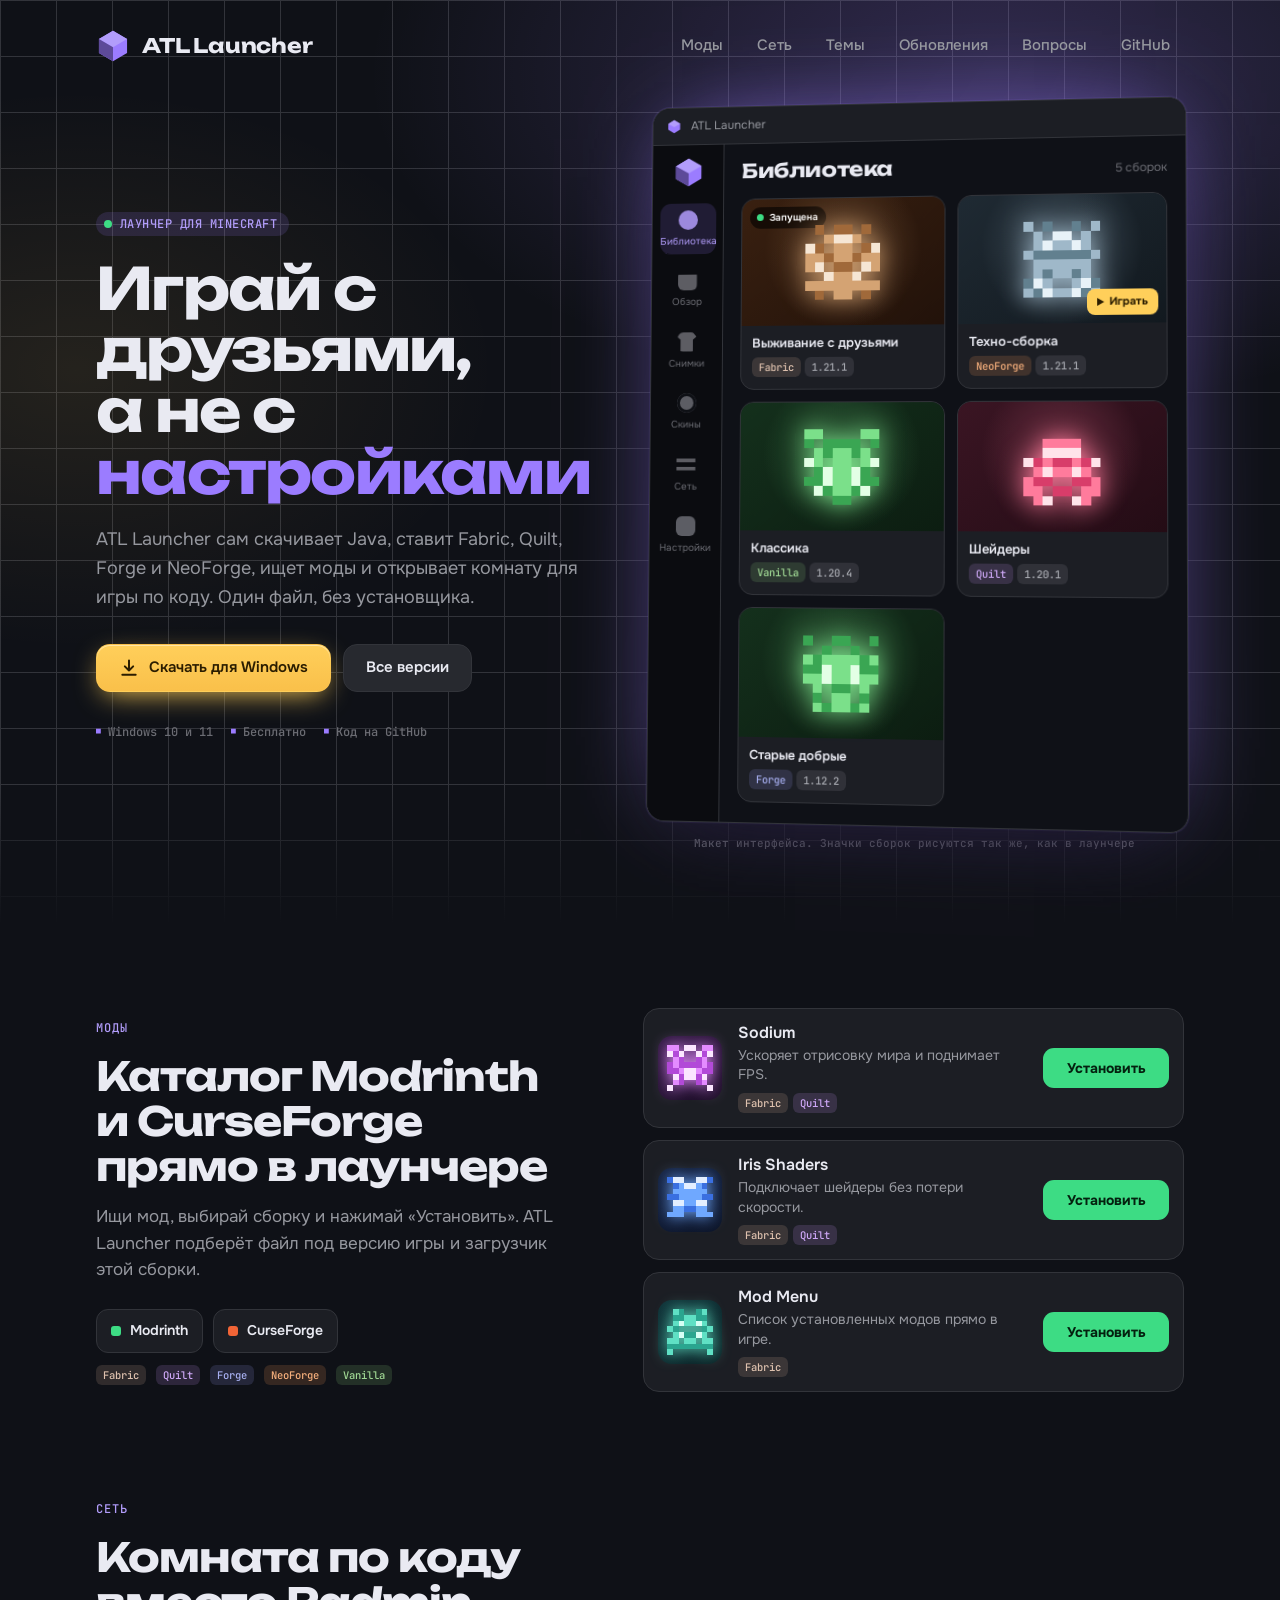
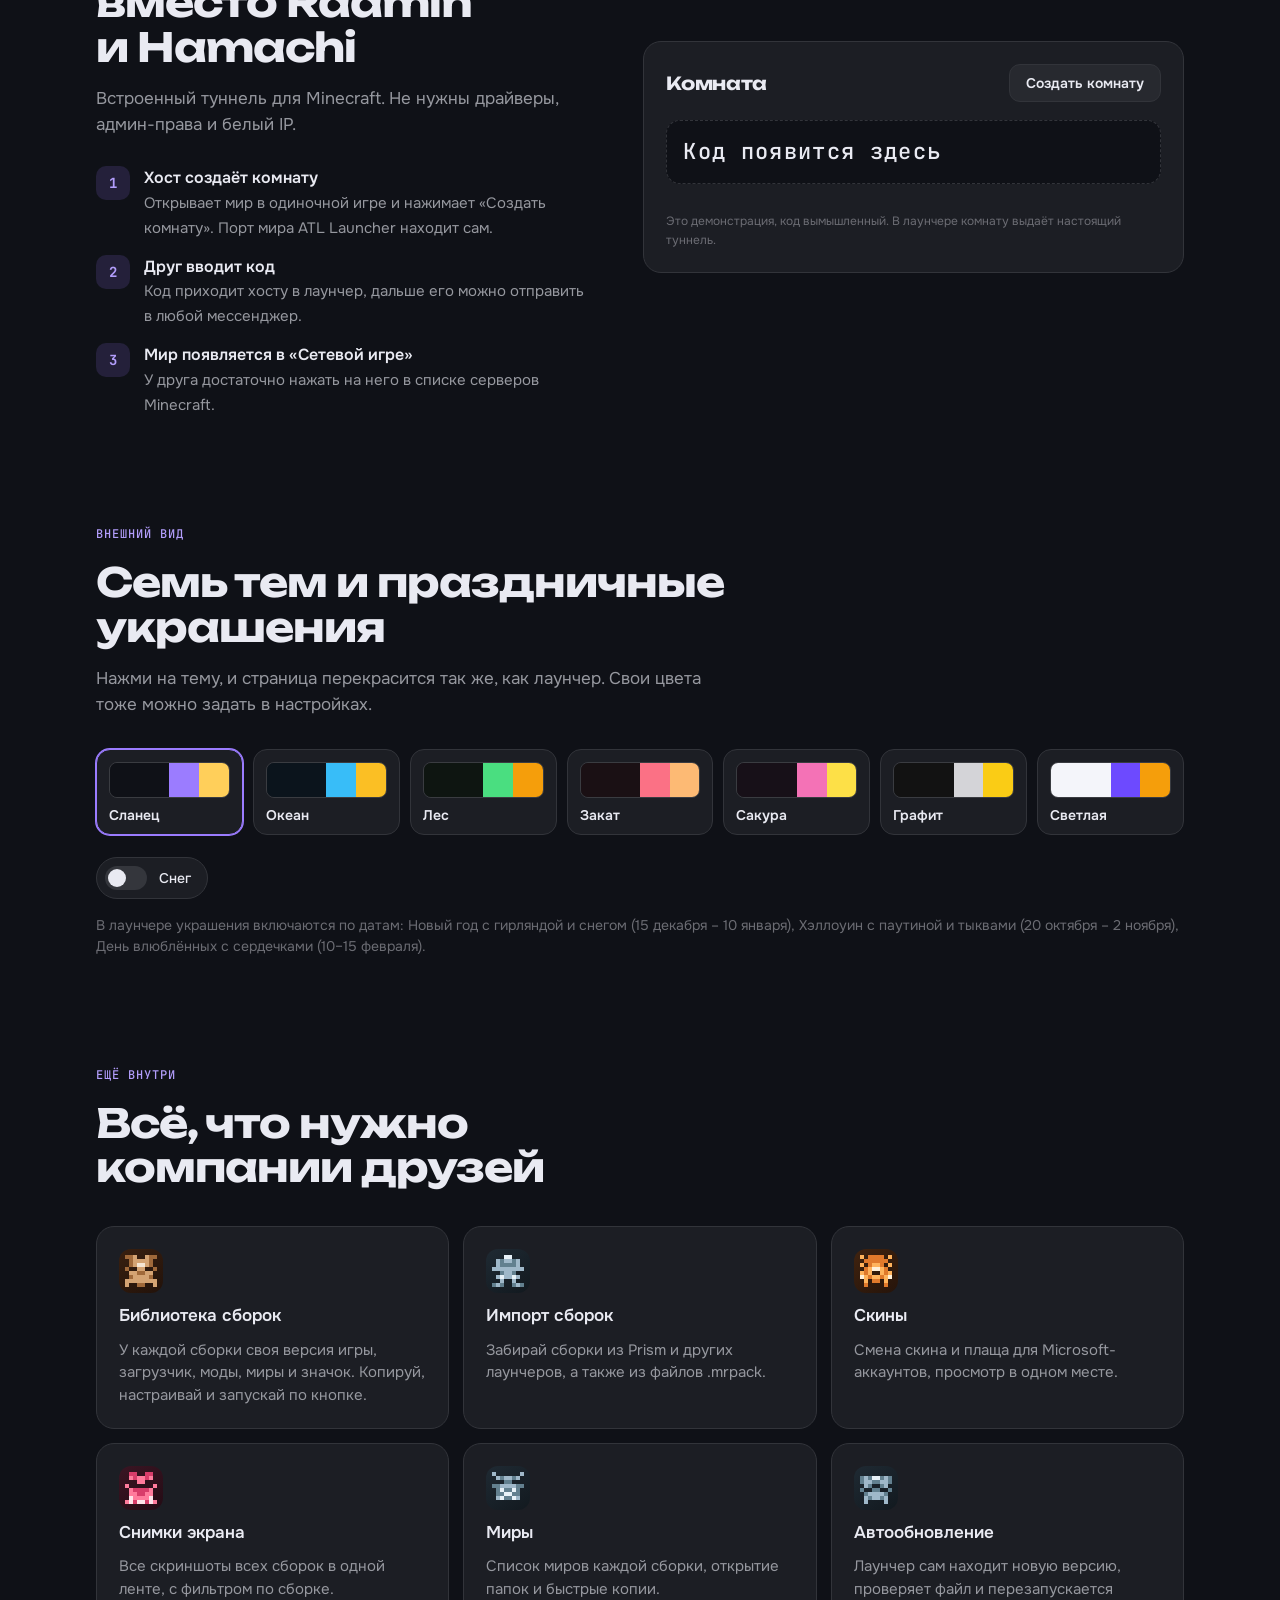
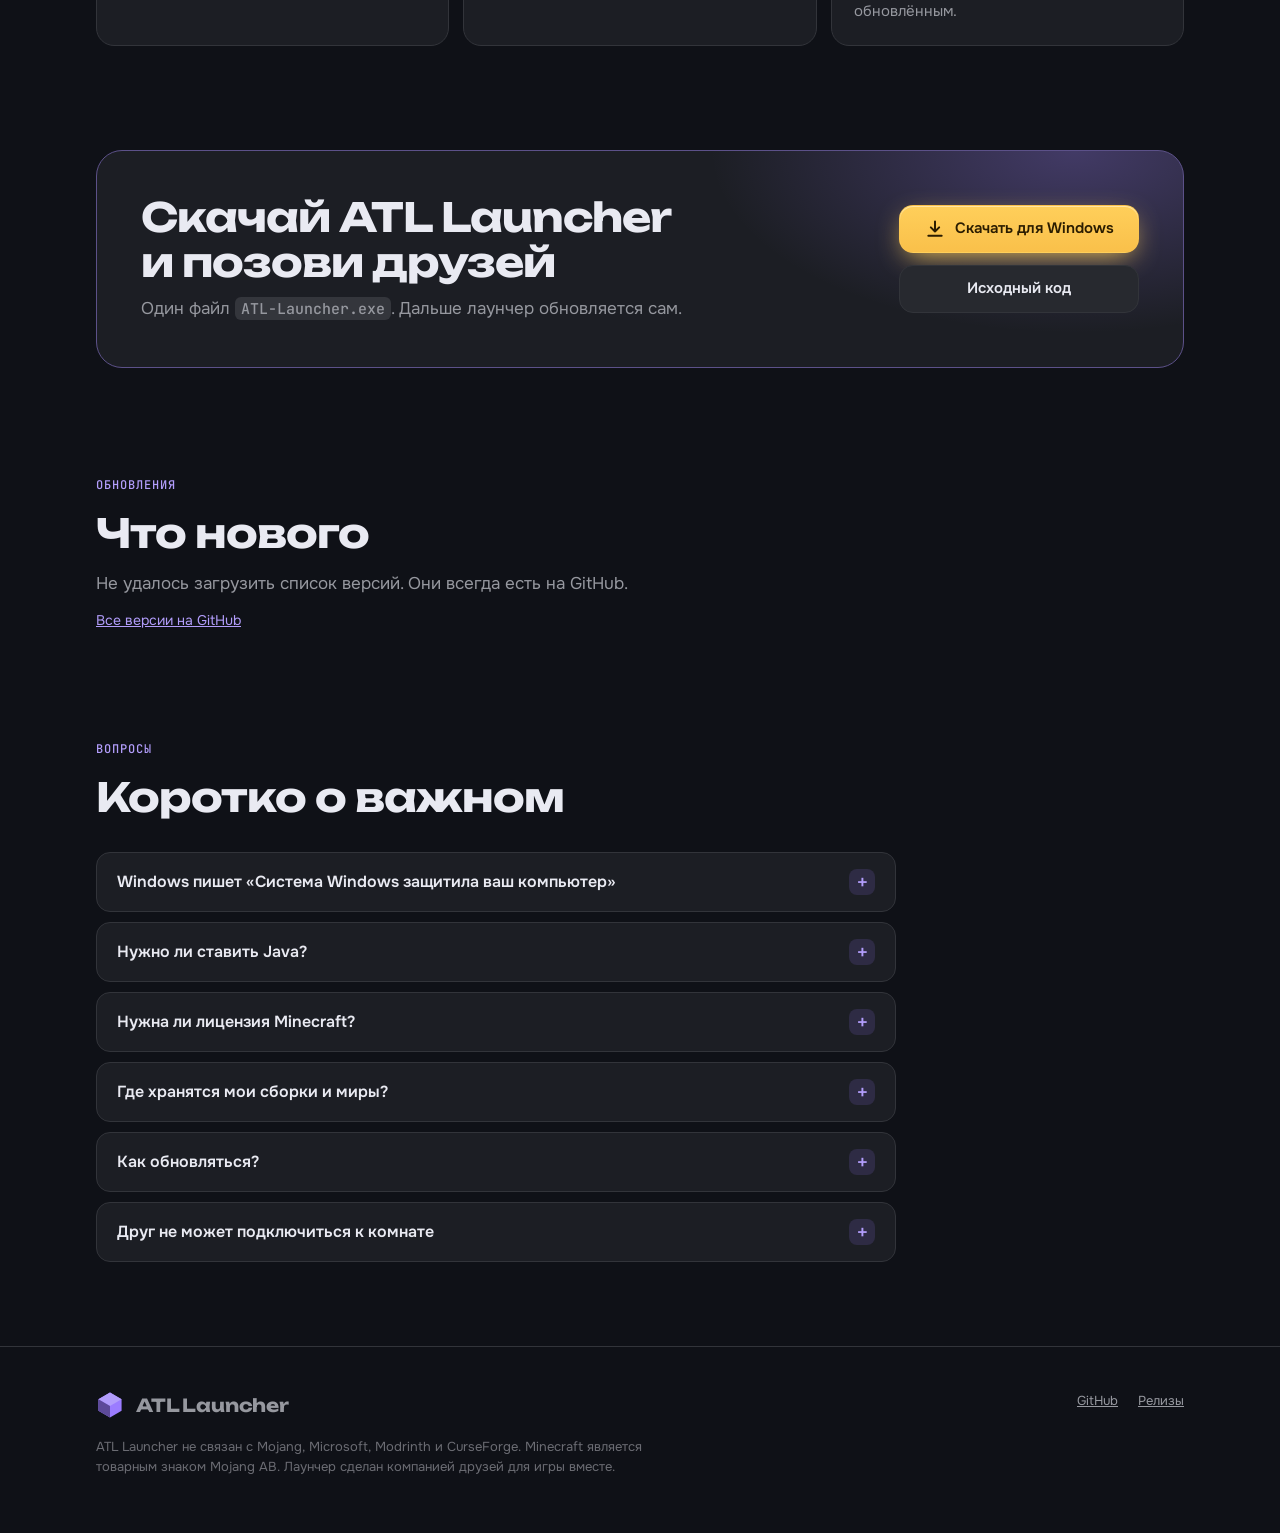
==== docs/index.html @ c7ee70e0 "Сайт ATL Launcher для GitHub Pages - Страница со скачиванием, версией, счётчиком скачиваний и списко" ====
<!doctype html>
<html lang="ru">
<head>
<meta charset="utf-8">
<meta name="viewport" content="width=device-width, initial-scale=1, viewport-fit=cover">
<title>ATL Launcher — лаунчер Minecraft для игры с друзьями</title>
<meta name="description" content="ATL Launcher: бесплатный лаунчер Minecraft с модами, сборками и комнатами для игры с друзьями. Один файл, без установщика.">
<meta name="claude:viewport-fit-sides" content="cover">
<link rel="preconnect" href="https://fonts.googleapis.com">
<link rel="preconnect" href="https://fonts.gstatic.com" crossorigin>
<link rel="stylesheet" href="https://fonts.googleapis.com/css2?family=Unbounded:wght@500;700&family=Onest:wght@400;500;600&family=JetBrains+Mono:wght@500&display=swap">
<style>
/* Layout: тёмное окно лаунчера как главный образ, карточки и чипы в духе каталога модов, всё перекрашивается темой. */
:root {
  --bg: #0f1117;
  --text: #e9eaf2;
  --accent: #9b7cff;
  --play: #ffcf5a;
  --on-accent: #130b33;
  --ok: #3ddc84;
  --ok-ink: #04210f;
  --s1: color-mix(in srgb, var(--bg) 94%, var(--text));
  --s2: color-mix(in srgb, var(--bg) 89%, var(--text));
  --s3: color-mix(in srgb, var(--bg) 83%, var(--text));
  --line: color-mix(in srgb, var(--bg) 84%, var(--text));
  --muted: color-mix(in srgb, var(--text) 62%, var(--bg));
  --faint: color-mix(in srgb, var(--text) 42%, var(--bg));
  --accent-bg: color-mix(in srgb, var(--accent) 15%, transparent);
  --accent-2: color-mix(in srgb, var(--accent) 70%, var(--text));
  --display: "Unbounded", "Onest", system-ui, sans-serif;
  --body: "Onest", "Segoe UI", system-ui, -apple-system, sans-serif;
  --mono: "JetBrains Mono", ui-monospace, Consolas, monospace;
  color-scheme: dark;
}
* { box-sizing: border-box; }
body { margin: 0; background: var(--bg); color: var(--text); font: 400 16px/1.55 var(--body); -webkit-font-smoothing: antialiased; overflow-x: hidden; transition: background .35s, color .35s; }
a { color: inherit; }
h1, h2, h3, p { margin: 0; }
h1, h2, h3 { text-wrap: balance; }
:focus-visible { outline: 2px solid var(--accent-2); outline-offset: 3px; border-radius: 6px; }
.wrap { max-width: 1120px; margin: 0 auto; padding-left: max(16px, env(safe-area-inset-left, 0px)); padding-right: max(16px, env(safe-area-inset-right, 0px)); }
.pix { display: block; width: 100%; height: 100%; image-rendering: pixelated; }

/* кнопки */
.btn { display: inline-flex; align-items: center; justify-content: center; gap: 10px; min-height: 48px; padding: 0 22px; border-radius: 14px; border: 1px solid var(--line); background: var(--s2); color: var(--text); font: 600 15px/1 var(--body); text-decoration: none; cursor: pointer; transition: transform .15s, border-color .15s, background .15s; }
.btn:hover { border-color: var(--accent); transform: translateY(-2px); }
.btn.play { background: linear-gradient(180deg, var(--play), color-mix(in srgb, var(--play) 82%, #e07b00)); color: #2b1d00; border-color: transparent; box-shadow: 0 8px 28px -8px var(--play), inset 0 1px 0 rgba(255,255,255,.45); }
.btn.play:hover { transform: translateY(-3px); box-shadow: 0 14px 34px -8px var(--play), inset 0 1px 0 rgba(255,255,255,.45); }
.btn.sm { min-height: 38px; padding: 0 16px; border-radius: 11px; font-size: 14px; }
.btn svg { width: 20px; height: 20px; flex: none; }

/* верх и герой */
.hero { position: relative; margin-top: calc(-1 * env(safe-area-inset-top, 0px)); padding-top: calc(env(safe-area-inset-top, 0px) + 18px); padding-bottom: 72px; background:
  radial-gradient(900px 480px at 78% 8%, color-mix(in srgb, var(--accent) 24%, transparent), transparent 70%),
  radial-gradient(600px 400px at 6% 40%, color-mix(in srgb, var(--play) 9%, transparent), transparent 70%),
  linear-gradient(var(--line) 1px, transparent 1px) 0 0 / 100% 56px,
  linear-gradient(90deg, var(--line) 1px, transparent 1px) 0 0 / 56px 100%,
  var(--bg); background-blend-mode: normal; }
.hero::after { content: ""; position: absolute; inset: auto 0 0; height: 140px; background: linear-gradient(transparent, var(--bg)); pointer-events: none; }
.nav { position: relative; z-index: 2; display: flex; align-items: center; gap: 28px; padding-block: 8px 34px; }
.brand { display: flex; align-items: center; gap: 12px; text-decoration: none; font: 700 20px/1 var(--display); letter-spacing: -.01em; }
.brand svg { width: 34px; height: 34px; }
.nav-links { display: flex; gap: 6px; margin-left: auto; }
.nav-links a { padding: 8px 14px; border-radius: 10px; color: var(--muted); text-decoration: none; font-weight: 500; font-size: 15px; }
.nav-links a:hover { color: var(--text); background: var(--s2); }
.hero-grid { position: relative; z-index: 1; display: grid; grid-template-columns: minmax(0, 1fr) minmax(0, 1.08fr); gap: 48px; align-items: center; }
.eyebrow { display: inline-flex; align-items: center; gap: 8px; padding: 6px 12px 6px 8px; border-radius: 999px; background: var(--accent-bg); color: var(--accent-2); font: 500 12px/1 var(--mono); letter-spacing: .04em; text-transform: uppercase; }
.eyebrow i { width: 8px; height: 8px; border-radius: 50%; background: var(--ok); box-shadow: 0 0 0 0 var(--ok); animation: pulse 2s infinite; }
@keyframes pulse { 70% { box-shadow: 0 0 0 9px transparent; } 100% { box-shadow: 0 0 0 0 transparent; } }
h1 { margin-top: 22px; font: 700 clamp(34px, 5.2vw, 58px)/1.06 var(--display); letter-spacing: -.03em; }
h1 em { font-style: normal; color: var(--accent); }
.lead { margin-top: 22px; max-width: 30em; color: var(--muted); font-size: 18px; line-height: 1.6; }
.cta { display: flex; flex-wrap: wrap; gap: 12px; margin-top: 32px; }
.fine { margin-top: 18px; display: flex; flex-wrap: wrap; gap: 8px 18px; color: var(--faint); font: 500 12px/1.4 var(--mono); }
.fine span::before { content: "■"; margin-right: 7px; color: var(--accent); font-size: 8px; vertical-align: 2px; }

/* окно лаунчера */
.win { border: 1px solid var(--line); border-radius: 18px; background: var(--bg); overflow: hidden; box-shadow: 0 40px 80px -30px #000c, 0 0 0 1px color-mix(in srgb, var(--accent) 12%, transparent), 0 0 90px -30px var(--accent); transform: perspective(1400px) rotateY(-5deg) rotateX(2deg); transition: transform .5s; }
.win:hover { transform: none; }
.win-bar { display: flex; align-items: center; gap: 10px; padding: 9px 14px; background: var(--s1); border-bottom: 1px solid var(--line); color: var(--muted); font-size: 12px; }
.win-bar svg { width: 15px; height: 15px; }
.win-body { display: grid; grid-template-columns: 74px minmax(0, 1fr); min-height: 360px; }
.rail { display: flex; flex-direction: column; align-items: center; gap: 10px; padding: 12px 0; background: color-mix(in srgb, var(--bg) 70%, #000); border-right: 1px solid var(--line); }
.rail .it { display: grid; justify-items: center; gap: 4px; width: 58px; padding: 7px 0 6px; border-radius: 11px; color: var(--faint); font-size: 10px; }
.rail .it.on { background: var(--accent-bg); color: var(--accent-2); }
.rail .it i { display: block; width: 20px; height: 20px; border-radius: 6px; background: currentColor; opacity: .85; }
.rail .it:nth-child(2) i { border-radius: 50%; }
.rail .it:nth-child(3) i { clip-path: polygon(0 20%, 100% 20%, 100% 100%, 0 100%); }
.rail .it:nth-child(4) i { clip-path: polygon(20% 0, 80% 0, 100% 25%, 82% 40%, 82% 100%, 18% 100%, 18% 40%, 0 25%); }
.rail .it:nth-child(5) i { border-radius: 50%; box-shadow: inset 0 0 0 3px var(--bg); }
.rail .it:nth-child(6) i { clip-path: polygon(0 20%, 100% 20%, 100% 38%, 0 38%, 0 62%, 100% 62%, 100% 80%, 0 80%); border-radius: 0; }
.rail .logo { width: 32px; height: 32px; margin-bottom: 6px; }
.lib { padding: 18px 18px 20px; min-width: 0; }
.lib-head { display: flex; align-items: baseline; justify-content: space-between; gap: 12px; }
.lib-head b { font: 700 20px/1 var(--display); letter-spacing: -.02em; }
.lib-head span { color: var(--faint); font-size: 12px; }
.cards { display: grid; grid-template-columns: repeat(auto-fill, minmax(138px, 1fr)); gap: 12px; margin-top: 16px; }
.card { position: relative; border: 1px solid var(--line); border-radius: 14px; background: var(--s1); overflow: hidden; min-width: 0; }
.card .art { position: relative; aspect-ratio: 16 / 10; display: grid; place-items: center; background: radial-gradient(circle at 50% 40%, color-mix(in srgb, var(--p-glow) 28%, transparent), transparent 62%), linear-gradient(145deg, var(--p-bg), var(--p-bg2)); }
.card .art .px { width: 46%; max-width: 76px; aspect-ratio: 1; filter: drop-shadow(0 0 12px var(--p-glow)); }
.card .meta { display: grid; gap: 6px; padding: 10px 11px 12px; }
.card .meta b { font-size: 13px; font-weight: 600; overflow-wrap: anywhere; line-height: 1.25; }
.card .chips { display: flex; flex-wrap: wrap; gap: 4px; }
.live { position: absolute; top: 8px; left: 8px; display: inline-flex; align-items: center; gap: 6px; padding: 3px 8px 3px 7px; border-radius: 999px; background: #0009; color: #fff; font-size: 10px; font-weight: 600; }
.live i { width: 7px; height: 7px; border-radius: 50%; background: var(--ok); animation: pulse 2s infinite; }
.mini-play { position: absolute; right: 8px; bottom: 8px; display: inline-flex; align-items: center; gap: 5px; height: 26px; padding: 0 10px; border-radius: 8px; background: var(--play); color: #2b1d00; font-size: 11px; font-weight: 700; }
.mini-play::before { content: ""; border-left: 7px solid currentColor; border-block: 4.5px solid transparent; }
.chip { display: inline-flex; align-items: center; height: 20px; padding: 0 7px; border-radius: 6px; background: color-mix(in srgb, var(--c, var(--accent)) 16%, transparent); color: color-mix(in srgb, var(--c, var(--accent)) 78%, var(--text)); font: 500 10.5px/1 var(--mono); white-space: nowrap; }
.chip.ver { --c: var(--muted); }
.fabric { --c: #dbb69b; } .forge { --c: #959eef; } .neoforge { --c: #f99e5b; } .quilt { --c: #c796f9; } .vanilla { --c: #8bd37a; }
.caption { margin-top: 12px; text-align: center; color: var(--faint); font: 500 11px/1.4 var(--mono); }

/* секции */
section { padding-block: 84px; }
.kicker { color: var(--accent-2); font: 500 12px/1 var(--mono); letter-spacing: .08em; text-transform: uppercase; }
h2 { margin-top: 14px; font: 700 clamp(26px, 3.6vw, 40px)/1.12 var(--display); letter-spacing: -.025em; max-width: 18em; }
.sub { margin-top: 16px; max-width: 36em; color: var(--muted); font-size: 17px; }
.split { display: grid; grid-template-columns: minmax(0, 1fr) minmax(0, 1.1fr); gap: 56px; align-items: center; }
.panel { border: 1px solid var(--line); border-radius: 18px; background: var(--s1); padding: 22px; min-width: 0; }

/* каталог модов */
.rows { display: grid; gap: 12px; }
.row { display: grid; grid-template-columns: 64px minmax(0, 1fr) auto; gap: 16px; align-items: center; padding: 14px; border: 1px solid var(--line); border-radius: 16px; background: var(--s1); transition: border-color .15s, transform .15s; }
.row:hover { border-color: color-mix(in srgb, var(--accent) 55%, var(--line)); transform: translateX(4px); }
.row .ico { width: 64px; height: 64px; border-radius: 14px; padding: 9px; background: linear-gradient(145deg, var(--p-bg), var(--p-bg2)); }
.row .ico .px { filter: drop-shadow(0 0 8px var(--p-glow)); }
.row h3 { font: 600 16px/1.25 var(--body); }
.row p { margin-top: 3px; color: var(--muted); font-size: 14px; line-height: 1.4; }
.row .chips { display: flex; flex-wrap: wrap; gap: 5px; margin-top: 8px; }
.get { min-width: 126px; height: 40px; padding: 0 16px; border: 0; border-radius: 11px; background: var(--ok); color: var(--ok-ink); font: 700 14px/1 var(--body); cursor: pointer; transition: transform .15s, background .2s; }
.get:hover { transform: translateY(-2px); }
.get[aria-pressed="true"] { background: var(--s3); color: var(--muted); }
.sources { display: flex; flex-wrap: wrap; gap: 10px; margin-top: 26px; }
.src { display: inline-flex; align-items: center; gap: 9px; padding: 10px 14px; border: 1px solid var(--line); border-radius: 12px; background: var(--s1); font-weight: 600; font-size: 14px; }
.src i { width: 10px; height: 10px; border-radius: 3px; background: var(--ok); }
.src.cf i { background: #f16436; }

/* сеть */
.steps { margin: 28px 0 0; padding: 0; list-style: none; display: grid; gap: 14px; counter-reset: s; }
.steps li { display: grid; grid-template-columns: 34px minmax(0, 1fr); gap: 14px; align-items: start; counter-increment: s; }
.steps li::before { content: counter(s); display: grid; place-items: center; width: 34px; height: 34px; border-radius: 10px; background: var(--accent-bg); color: var(--accent-2); font: 700 14px/1 var(--mono); }
.steps b { display: block; font-weight: 600; }
.steps span { color: var(--muted); font-size: 15px; }
.room-top { display: flex; align-items: center; justify-content: space-between; gap: 12px; flex-wrap: wrap; }
.room-top b { font: 700 18px/1 var(--display); letter-spacing: -.02em; }
.code { margin-top: 18px; display: flex; align-items: center; justify-content: space-between; gap: 12px; min-height: 64px; padding: 12px 16px; border: 1px dashed var(--line); border-radius: 14px; background: var(--bg); font: 500 22px/1 var(--mono); letter-spacing: .06em; overflow-wrap: anywhere; }
.code.on { border-style: solid; border-color: var(--accent); color: var(--accent-2); }
.code small { font: 500 12px/1.3 var(--body); letter-spacing: 0; color: var(--faint); }
.peers { margin-top: 16px; display: grid; gap: 10px; }
.peer { display: flex; align-items: center; gap: 12px; padding: 10px 12px; border: 1px solid var(--line); border-radius: 12px; background: var(--s2); animation: pop .35s both; }
@keyframes pop { from { opacity: 0; transform: translateY(8px); } }
.peer .px { width: 36px; height: 36px; flex: none; padding: 5px; border-radius: 10px; background: linear-gradient(145deg, var(--p-bg), var(--p-bg2)); }
.peer b { display: block; font-size: 14px; font-weight: 600; }
.peer span { color: var(--muted); font-size: 13px; }
.peer em { margin-left: auto; font: 500 11px/1 var(--mono); font-style: normal; color: var(--ok); }
.hint { margin-top: 12px; color: var(--faint); font-size: 12px; }

/* темы */
.themes-box { display: grid; grid-template-columns: repeat(auto-fit, minmax(120px, 1fr)); gap: 10px; margin-top: 30px; }
.theme { display: grid; gap: 10px; padding: 12px; border: 1px solid var(--line); border-radius: 14px; background: var(--s1); color: var(--text); text-align: left; font: 600 14px/1 var(--body); cursor: pointer; transition: border-color .15s, transform .15s; }
.theme:hover { transform: translateY(-2px); }
.theme[aria-pressed="true"] { border-color: var(--accent); box-shadow: 0 0 0 1px var(--accent); }
.theme .sw { display: flex; height: 36px; border-radius: 8px; overflow: hidden; border: 1px solid #fff2; }
.theme .sw i { flex: 1; }
.theme .sw i:first-child { flex: 2; }
.tgl { display: inline-flex; align-items: center; gap: 12px; margin-top: 22px; padding: 8px 16px 8px 8px; border: 1px solid var(--line); border-radius: 999px; background: var(--s1); color: var(--text); font: 500 14px/1 var(--body); cursor: pointer; }
.tgl .knob { position: relative; width: 42px; height: 24px; border-radius: 999px; background: var(--s3); transition: background .2s; }
.tgl .knob::after { content: ""; position: absolute; top: 3px; left: 3px; width: 18px; height: 18px; border-radius: 50%; background: var(--text); transition: transform .2s; }
.tgl[aria-pressed="true"] .knob { background: var(--accent); }
.tgl[aria-pressed="true"] .knob::after { transform: translateX(18px); background: var(--on-accent); }
.events { margin-top: 16px; color: var(--faint); font-size: 14px; }
#snow { position: fixed; inset: 0; width: 100%; height: 100%; pointer-events: none; z-index: 5; }

/* ещё внутри */
.grid { margin-top: 36px; display: grid; grid-template-columns: repeat(3, minmax(0, 1fr)); gap: 14px; }
.feat { display: grid; align-content: start; gap: 12px; padding: 22px; border: 1px solid var(--line); border-radius: 18px; background: var(--s1); transition: border-color .15s, transform .15s; }
.feat:hover { border-color: color-mix(in srgb, var(--accent) 55%, var(--line)); transform: translateY(-3px); }
.feat .px { width: 44px; height: 44px; padding: 6px; border-radius: 12px; background: linear-gradient(145deg, var(--p-bg), var(--p-bg2)); }
.feat h3 { font: 600 17px/1.25 var(--body); }
.feat p { color: var(--muted); font-size: 15px; line-height: 1.5; }

/* скачать */
.dl { position: relative; overflow: hidden; display: grid; grid-template-columns: minmax(0, 1fr) auto; gap: 32px; align-items: center; padding: 44px; border: 1px solid color-mix(in srgb, var(--accent) 40%, var(--line)); border-radius: 26px; background: radial-gradient(520px 260px at 90% 0%, color-mix(in srgb, var(--accent) 30%, transparent), transparent 70%), var(--s1); }
.dl h2 { margin: 0; }
.dl .sub { margin-top: 12px; }
.dl .cta { margin-top: 0; flex-direction: column; align-items: stretch; min-width: 240px; }

/* вопросы */
.faq { margin-top: 32px; display: grid; gap: 10px; max-width: 800px; }
details { border: 1px solid var(--line); border-radius: 14px; background: var(--s1); }
summary { display: flex; align-items: center; justify-content: space-between; gap: 16px; padding: 16px 20px; font-weight: 600; cursor: pointer; list-style: none; }
summary::-webkit-details-marker { display: none; }
summary::after { content: "+"; flex: none; display: grid; place-items: center; width: 26px; height: 26px; border-radius: 8px; background: var(--accent-bg); color: var(--accent-2); font: 500 18px/1 var(--mono); }
details[open] summary::after { content: "−"; }
details p { padding: 0 20px 18px; color: var(--muted); max-width: 44em; }
code { padding: 2px 6px; border-radius: 6px; background: var(--s3); font: 500 .88em/1 var(--mono); }

footer { padding-block: 44px 56px; border-top: 1px solid var(--line); color: var(--faint); font-size: 13px; }
footer .row2 { display: flex; flex-wrap: wrap; justify-content: space-between; gap: 16px 32px; }
footer .links { display: flex; gap: 20px; }
footer a { color: var(--muted); }
footer p { margin-top: 18px; max-width: 46em; line-height: 1.55; }

@media (max-width: 920px) {
  .hero-grid, .split { grid-template-columns: minmax(0, 1fr); gap: 40px; }
  .win { transform: none; }
  .grid { grid-template-columns: repeat(2, minmax(0, 1fr)); }
  .dl { grid-template-columns: minmax(0, 1fr); padding: 30px; }
  .dl .cta { flex-direction: row; flex-wrap: wrap; }
}
@media (max-width: 600px) {
  section { padding-block: 60px; }
  .nav-links a:not(:last-child) { display: none; }
  .grid { grid-template-columns: minmax(0, 1fr); }
  .win-body { grid-template-columns: 52px minmax(0, 1fr); }
  .rail .it { width: 44px; font-size: 0; }
  .lib { padding: 14px; }
  .row { grid-template-columns: 52px minmax(0, 1fr); }
  .row .ico { width: 52px; height: 52px; padding: 7px; }
  .row .get { grid-column: 1 / -1; width: 100%; }
  .code { font-size: 18px; }
  .lead { font-size: 17px; }
  .btn { flex: 1 1 100%; }
}
@media (prefers-reduced-motion: reduce) {
  *, *::before, *::after { animation: none !important; transition: none !important; }
}

/* скачивание и обновления */
.dlstat { display:flex; flex-wrap:wrap; gap:8px 18px; margin-top:14px; color:var(--muted); font-size:14px; }
.dlstat b { color:var(--text); font-weight:600; }
.rel { background:var(--s1); border:1px solid var(--line); border-radius:16px; padding:18px 20px; margin-top:14px; }
.rel:first-child { margin-top:22px; border-color:var(--accent); }
.rel-h { display:flex; flex-wrap:wrap; align-items:baseline; gap:6px 12px; }
.rel-h h3 { font:600 18px var(--display); }
.rel-h time, .rel-h span { color:var(--muted); font-size:13px; }
.rel ul { margin:10px 0 0; padding-left:20px; color:var(--muted); }
.rel li { margin:3px 0; }
.rel p { margin-top:8px; color:var(--muted); }
.rel-a { display:inline-block; margin-top:12px; color:var(--accent-2); font-size:14px; }
</style>
</head>
<body>

<canvas id="snow" aria-hidden="true"></canvas>

<header class="hero">
  <div class="wrap">
    <nav class="nav" aria-label="Основная">
      <a class="brand" href="#top" id="top">
        <svg viewBox="2.5 1.5 27 29" aria-hidden="true"><path d="M16 3l12 7v12l-12 7L4 22V10z" fill="var(--accent)"/><path d="M16 3l12 7-12 7L4 10z" fill="var(--accent-2)"/><path d="M16 17v12L4 22V10z" fill="color-mix(in srgb, var(--accent) 60%, #000)"/></svg>
        ATL Launcher
      </a>
      <div class="nav-links">
        <a href="#mods">Моды</a>
        <a href="#net">Сеть</a>
        <a href="#themes">Темы</a>
        <a href="#updates">Обновления</a>
        <a href="#faq">Вопросы</a>
        <a href="https://github.com/Kingo0off/ATL Launcher" target="_blank" rel="noopener">GitHub</a>
      </div>
    </nav>

    <div class="hero-grid">
      <div>
        <span class="eyebrow"><i></i>Лаунчер для Minecraft</span>
        <h1>Играй с друзьями, а не с <em>настройками</em></h1>
        <p class="lead">ATL Launcher сам скачивает Java, ставит Fabric, Quilt, Forge и NeoForge, ищет моды и открывает комнату для игры по коду. Один файл, без установщика.</p>
        <div class="cta">
          <a class="btn play" href="https://github.com/Kingo0off/ATL Launcher/releases/latest/download/ATL-Launcher.exe" target="_blank" rel="noopener">
            <svg viewBox="0 0 24 24" fill="none" stroke="currentColor" stroke-width="2.4" stroke-linecap="round" stroke-linejoin="round" aria-hidden="true"><path d="M12 3v12m0 0l-5-5m5 5l5-5M4 20h16"/></svg>
            Скачать для Windows
          </a>
          <a class="btn" href="https://github.com/Kingo0off/ATL Launcher/releases" target="_blank" rel="noopener">Все версии</a>
        </div>
        <div class="dlstat" id="dl-stat" hidden></div>
        <div class="fine"><span>Windows 10 и 11</span><span>Бесплатно</span><span>Код на GitHub</span></div>
      </div>

      <div>
        <div class="win" aria-label="Макет окна лаунчера">
          <div class="win-bar">
            <svg viewBox="2.5 1.5 27 29" aria-hidden="true"><path d="M16 3l12 7v12l-12 7L4 22V10z" fill="var(--accent)"/><path d="M16 3l12 7-12 7L4 10z" fill="var(--accent-2)"/></svg>
            ATL Launcher
          </div>
          <div class="win-body">
            <div class="rail" aria-hidden="true">
              <svg class="logo" viewBox="2.5 1.5 27 29"><path d="M16 3l12 7v12l-12 7L4 22V10z" fill="var(--accent)"/><path d="M16 3l12 7-12 7L4 10z" fill="var(--accent-2)"/><path d="M16 17v12L4 22V10z" fill="color-mix(in srgb, var(--accent) 60%, #000)"/></svg>
              <div class="it on"><i></i>Библиотека</div>
              <div class="it"><i></i>Обзор</div>
              <div class="it"><i></i>Снимки</div>
              <div class="it"><i></i>Скины</div>
              <div class="it"><i></i>Сеть</div>
              <div class="it"><i></i>Настройки</div>
            </div>
            <div class="lib">
              <div class="lib-head"><b>Библиотека</b><span>5 сборок</span></div>
              <div class="cards" id="cards"></div>
            </div>
          </div>
        </div>
        <p class="caption">Макет интерфейса. Значки сборок рисуются так же, как в лаунчере</p>
      </div>
    </div>
  </div>
</header>

<main>
<section id="mods">
  <div class="wrap split">
    <div>
      <span class="kicker">Моды</span>
      <h2>Каталог Modrinth и CurseForge прямо в лаунчере</h2>
      <p class="sub">Ищи мод, выбирай сборку и нажимай «Установить». ATL Launcher подберёт файл под версию игры и загрузчик этой сборки.</p>
      <div class="sources"><span class="src"><i></i>Modrinth</span><span class="src cf"><i></i>CurseForge</span></div>
      <div class="sources" style="margin-top:12px"><span class="chip fabric">Fabric</span><span class="chip quilt">Quilt</span><span class="chip forge">Forge</span><span class="chip neoforge">NeoForge</span><span class="chip vanilla">Vanilla</span></div>
    </div>
    <div class="rows" id="mods-list" aria-label="Пример каталога"></div>
  </div>
</section>

<section id="net" style="padding-top:20px">
  <div class="wrap split">
    <div>
      <span class="kicker">Сеть</span>
      <h2>Комната по коду вместо Radmin и Hamachi</h2>
      <p class="sub">Встроенный туннель для Minecraft. Не нужны драйверы, админ-права и белый IP.</p>
      <ol class="steps">
        <li><div><b>Хост создаёт комнату</b><span>Открывает мир в одиночной игре и нажимает «Создать комнату». Порт мира ATL Launcher находит сам.</span></div></li>
        <li><div><b>Друг вводит код</b><span>Код приходит хосту в лаунчер, дальше его можно отправить в любой мессенджер.</span></div></li>
        <li><div><b>Мир появляется в «Сетевой игре»</b><span>У друга достаточно нажать на него в списке серверов Minecraft.</span></div></li>
      </ol>
    </div>
    <div class="panel" aria-label="Демонстрация комнаты">
      <div class="room-top"><b>Комната</b><button class="btn sm" id="room-btn" type="button">Создать комнату</button></div>
      <div class="code" id="room-code" aria-live="polite"><span>Код появится здесь</span></div>
      <div class="peers" id="peers"></div>
      <p class="hint">Это демонстрация, код вымышленный. В лаунчере комнату выдаёт настоящий туннель.</p>
    </div>
  </div>
</section>

<section id="themes" style="padding-top:20px">
  <div class="wrap">
    <span class="kicker">Внешний вид</span>
    <h2>Семь тем и праздничные украшения</h2>
    <p class="sub">Нажми на тему, и страница перекрасится так же, как лаунчер. Свои цвета тоже можно задать в настройках.</p>
    <div class="themes-box" id="themes-box" role="group" aria-label="Темы"></div>
    <button class="tgl" id="snow-btn" type="button" aria-pressed="false"><span class="knob"></span>Снег</button>
    <p class="events">В лаунчере украшения включаются по датам: Новый год с гирляндой и снегом (15 декабря – 10 января), Хэллоуин с паутиной и тыквами (20 октября – 2 ноября), День влюблённых с сердечками (10–15 февраля).</p>
  </div>
</section>

<section id="more" style="padding-top:20px">
  <div class="wrap">
    <span class="kicker">Ещё внутри</span>
    <h2>Всё, что нужно компании друзей</h2>
    <div class="grid" id="feat"></div>
  </div>
</section>

<section style="padding-top:20px">
  <div class="wrap">
    <div class="dl">
      <div>
        <h2>Скачай ATL Launcher и позови друзей</h2>
        <p class="sub">Один файл <code>ATL-Launcher.exe</code>. Дальше лаунчер обновляется сам.</p>
      </div>
      <div class="cta">
        <a class="btn play" href="https://github.com/Kingo0off/ATL Launcher/releases/latest/download/ATL-Launcher.exe" target="_blank" rel="noopener">
          <svg viewBox="0 0 24 24" fill="none" stroke="currentColor" stroke-width="2.4" stroke-linecap="round" stroke-linejoin="round" aria-hidden="true"><path d="M12 3v12m0 0l-5-5m5 5l5-5M4 20h16"/></svg>
          Скачать для Windows
        </a>
        <a class="btn" href="https://github.com/Kingo0off/ATL Launcher" target="_blank" rel="noopener">Исходный код</a>
      </div>
    </div>
  </div>
</section>

<section id="updates" style="padding-top:20px">
  <div class="wrap">
    <span class="kicker">Обновления</span>
    <h2>Что нового</h2>
    <div id="rel-list"><p class="sub" id="rel-empty">Загружаю список версий…</p></div>
    <a class="rel-a" href="https://github.com/Kingo0off/Voxel/releases" target="_blank" rel="noopener">Все версии на GitHub</a>
  </div>
</section>

<section id="faq" style="padding-top:20px">
  <div class="wrap">
    <span class="kicker">Вопросы</span>
    <h2>Коротко о важном</h2>
    <div class="faq">
      <details><summary>Windows пишет «Система Windows защитила ваш компьютер»</summary><p>Файл пока не подписан сертификатом разработчика, поэтому SmartScreen предупреждает о нём. Нажми «Подробнее», затем «Выполнить в любом случае». Исходный код открыт, его можно прочитать на GitHub.</p></details>
      <details><summary>Нужно ли ставить Java?</summary><p>Нет. ATL Launcher скачивает подходящую Java для выбранной версии игры. Первый запуск сборки идёт дольше остальных, потому что качаются Java и файлы игры.</p></details>
      <details><summary>Нужна ли лицензия Minecraft?</summary><p>Для игры на лицензионных серверах нужна Minecraft: Java Edition. Поддерживаются аккаунты Microsoft и Ely.by. Вход через Microsoft требует одобрения приложения у Mojang, поэтому на практике он заработает не сразу.</p></details>
      <details><summary>Где хранятся мои сборки и миры?</summary><p>В папке <code>%APPDATA%\ATL Launcher</code>. Открыть её можно в «Настройки → Данные».</p></details>
      <details><summary>Как обновляться?</summary><p>В «Настройки → Обновления» нажми «Проверить», затем «Обновить и перезапустить». Рядом с «Настройками» горит точка, когда вышла новая версия.</p></details>
      <details><summary>Друг не может подключиться к комнате</summary><p>Проверь, что у обоих стоит последняя версия лаунчера. Если ошибка осталась, пришли её текст дословно, например в раздел Issues на GitHub.</p></details>
    </div>
  </div>
</section>
</main>

<footer>
  <div class="wrap">
    <div class="row2">
      <a class="brand" href="#top" style="font-size:18px"><svg viewBox="2.5 1.5 27 29" aria-hidden="true" style="width:28px;height:28px"><path d="M16 3l12 7v12l-12 7L4 22V10z" fill="var(--accent)"/><path d="M16 3l12 7-12 7L4 10z" fill="var(--accent-2)"/><path d="M16 17v12L4 22V10z" fill="color-mix(in srgb, var(--accent) 60%, #000)"/></svg>ATL Launcher</a>
      <div class="links"><a href="https://github.com/Kingo0off/ATL Launcher" target="_blank" rel="noopener">GitHub</a><a href="https://github.com/Kingo0off/ATL Launcher/releases" target="_blank" rel="noopener">Релизы</a></div>
    </div>
    <p>ATL Launcher не связан с Mojang, Microsoft, Modrinth и CurseForge. Minecraft является товарным знаком Mojang AB. Лаунчер сделан компанией друзей для игры вместе.</p>
  </div>
</footer>

<script>
/* значки сборок: тот же генератор, что в лаунчере */
const PALETTES = [
  ['#2b2250', '#1a1636', '#b79cff', '#7c5cf0', '#efe8ff'], ['#10343a', '#0b2226', '#5fe0c4', '#2aa58f', '#d6fff5'],
  ['#40230f', '#26140a', '#ffb35c', '#e0792b', '#fff0d9'], ['#14301c', '#0c1d11', '#7be08a', '#3aa653', '#e3ffe5'],
  ['#3a1523', '#240c15', '#ff7b9c', '#d83d6a', '#ffe3ea'], ['#14213f', '#0c1428', '#6fa8ff', '#3a6fe0', '#e3eeff'],
  ['#3a3414', '#242008', '#ffd95c', '#d9a81f', '#fff6cf'], ['#1f2a33', '#12191f', '#9fb8c9', '#62808f', '#e8f2f8'],
  ['#2f1740', '#1c0d27', '#e48bff', '#b24ad8', '#fbe6ff'], ['#392010', '#22120a', '#d4a373', '#a0693a', '#f6e6d4'],
];
function rng(seed) {
  let h = 2166136261;
  for (const ch of String(seed)) { h ^= ch.charCodeAt(0); h = Math.imul(h, 16777619); }
  return () => { h += 0x6D2B79F5; let t = Math.imul(h ^ (h >>> 15), 1 | h); t ^= t + Math.imul(t ^ (t >>> 7), 61 | t); return ((t ^ (t >>> 14)) >>> 0) / 4294967296; };
}
const pal = seed => PALETTES[Math.floor(rng('p' + seed)() * PALETTES.length)];
const palVars = p => `--p-bg:${p[0]};--p-bg2:${p[1]};--p-glow:${p[2]}`;
function art(seed) {
  const r = rng(seed), p = pal(seed);
  let cells = '';
  for (let y = 0; y < 8; y++) for (let x = 0; x < 4; x++) {
    const edge = x === 0 || y === 0 || y === 7;
    if (r() < (edge ? 0.58 : 0.2)) continue;
    const v = r(), col = v < 0.5 ? p[2] : v < 0.82 ? p[3] : p[4];
    cells += `<rect x="${x}" y="${y}" width="1" height="1" fill="${col}"/><rect x="${7 - x}" y="${y}" width="1" height="1" fill="${col}"/>`;
  }
  return `<svg class="pix" viewBox="0 0 8 8" shape-rendering="crispEdges" aria-hidden="true">${cells}</svg>`;
}
const $ = s => document.querySelector(s);
const L = { fabric: 'Fabric', quilt: 'Quilt', forge: 'Forge', neoforge: 'NeoForge', vanilla: 'Vanilla' };
const chip = (k, v) => `<span class="chip ${k}">${v}</span>`;

/* библиотека в макете окна */
const builds = [
  { n: 'Выживание с друзьями', seed: 'v3', l: 'fabric', v: '1.21.1', live: true },
  { n: 'Техно-сборка', seed: 'v14', l: 'neoforge', v: '1.21.1', play: true },
  { n: 'Классика', seed: 'v22', l: 'vanilla', v: '1.20.4' },
  { n: 'Шейдеры', seed: 'v9', l: 'quilt', v: '1.20.1' },
  { n: 'Старые добрые', seed: 'v37', l: 'forge', v: '1.12.2' },
];
$('#cards').innerHTML = builds.map(b => `<div class="card" style="${palVars(pal(b.seed))}"><div class="art">${b.live ? '<span class="live"><i></i>Запущена</span>' : ''}<div class="px">${art(b.seed)}</div>${b.play ? '<span class="mini-play">Играть</span>' : ''}</div><div class="meta"><b>${b.n}</b><div class="chips">${chip(b.l, L[b.l])}${chip('ver', b.v)}</div></div></div>`).join('');

/* каталог модов: примеры, кнопка меняет состояние */
const mods = [
  { n: 'Sodium', d: 'Ускоряет отрисовку мира и поднимает FPS.', seed: 'v1', l: ['fabric', 'quilt'] },
  { n: 'Iris Shaders', d: 'Подключает шейдеры без потери скорости.', seed: 'v28', l: ['fabric', 'quilt'] },
  { n: 'Mod Menu', d: 'Список установленных модов прямо в игре.', seed: 'v45', l: ['fabric'] },
];
$('#mods-list').innerHTML = mods.map(m => `<div class="row" style="${palVars(pal(m.seed))}"><div class="ico"><div class="px">${art(m.seed)}</div></div><div><h3>${m.n}</h3><p>${m.d}</p><div class="chips">${m.l.map(k => chip(k, L[k])).join('')}</div></div><button class="get" type="button" aria-pressed="false">Установить</button></div>`).join('');
document.querySelectorAll('.get').forEach(b => b.addEventListener('click', () => {
  const on = b.getAttribute('aria-pressed') !== 'true';
  b.setAttribute('aria-pressed', on); b.textContent = on ? 'Установлено' : 'Установить';
}));

/* демонстрация комнаты */
let roomTimer;
$('#room-btn').addEventListener('click', () => {
  const abc = 'abcdefghjkmnpqrstuvwxyz23456789';
  const part = () => Array.from({ length: 4 }, () => abc[Math.floor(Math.random() * abc.length)]).join('');
  const box = $('#room-code'), peers = $('#peers');
  clearTimeout(roomTimer); peers.innerHTML = '';
  box.classList.add('on'); box.innerHTML = `<span>${part()}-${part()}</span><small>демо</small>`;
  const add = (name, what, seed, tag) => peers.insertAdjacentHTML('beforeend', `<div class="peer" style="${palVars(pal(seed))}"><div class="px">${art(seed)}</div><div><b>${name}</b><span>${what}</span></div><em>${tag}</em></div>`);
  add('Ты', 'хост, мир открыт', 'v52', 'ХОСТ');
  roomTimer = setTimeout(() => { add('Друг', 'вошёл по коду, мир в «Сетевой игре»', 'v18', 'В СЕТИ'); }, 1100);
});

/* прочие возможности */
const feats = [
  ['v5', 'Библиотека сборок', 'У каждой сборки своя версия игры, загрузчик, моды, миры и значок. Копируй, настраивай и запускай по кнопке.'],
  ['v33', 'Импорт сборок', 'Забирай сборки из Prism и других лаунчеров, а также из файлов .mrpack.'],
  ['v12', 'Скины', 'Смена скина и плаща для Microsoft-аккаунтов, просмотр в одном месте.'],
  ['v40', 'Снимки экрана', 'Все скриншоты всех сборок в одной ленте, с фильтром по сборке.'],
  ['v26', 'Миры', 'Список миров каждой сборки, открытие папок и быстрые копии.'],
  ['v57', 'Автообновление', 'Лаунчер сам находит новую версию, проверяет файл и перезапускается обновлённым.'],
];
$('#feat').innerHTML = feats.map(f => `<div class="feat" style="${palVars(pal(f[0]))}"><div class="px">${art(f[0])}</div><h3>${f[1]}</h3><p>${f[2]}</p></div>`).join('');

/* темы: меняются четыре цвета, остальное считается из них */
const THEMES = {
  slate: ['Сланец', '#9b7cff', '#ffcf5a', '#0f1117', '#e9eaf2', '#130b33'],
  ocean: ['Океан', '#38bdf8', '#fbbf24', '#0b141c', '#e6f0f7', '#04202e'],
  forest: ['Лес', '#4ade80', '#f59e0b', '#0e1511', '#e5f1e8', '#062613'],
  sunset: ['Закат', '#fb7185', '#fdba74', '#1a1014', '#f6e8ec', '#3a0714'],
  sakura: ['Сакура', '#f472b6', '#fde047', '#171018', '#f6e8f1', '#3a0a23'],
  graphite: ['Графит', '#d4d4d8', '#facc15', '#121212', '#ececec', '#18181b'],
  light: ['Светлая', '#6d4aff', '#f59e0b', '#f4f5fa', '#1b1e2b', '#ffffff'],
};
function setTheme(id) {
  const t = THEMES[id], s = document.documentElement.style;
  s.setProperty('--accent', t[1]); s.setProperty('--play', t[2]); s.setProperty('--bg', t[3]); s.setProperty('--text', t[4]); s.setProperty('--on-accent', t[5]);
  s.setProperty('color-scheme', id === 'light' ? 'light' : 'dark');
  document.querySelectorAll('.theme').forEach(b => b.setAttribute('aria-pressed', b.dataset.id === id));
}
$('#themes-box').innerHTML = Object.entries(THEMES).map(([id, t]) => `<button class="theme" type="button" data-id="${id}" aria-pressed="${id === 'slate'}"><span class="sw"><i style="background:${t[3]}"></i><i style="background:${t[1]}"></i><i style="background:${t[2]}"></i></span>${t[0]}</button>`).join('');
document.querySelectorAll('.theme').forEach(b => b.addEventListener('click', () => setTheme(b.dataset.id)));

/* снег: сам включается с 15 декабря по 10 января, как в лаунчере */
const cv = $('#snow'), cx = cv.getContext('2d'), btn = $('#snow-btn');
let flakes = [], raf = 0;
const reduced = matchMedia('(prefers-reduced-motion: reduce)').matches;
function fit() { cv.width = innerWidth; cv.height = innerHeight; }
function frame() {
  cx.clearRect(0, 0, cv.width, cv.height);
  cx.fillStyle = 'rgba(255,255,255,.85)';
  for (const f of flakes) {
    f.y += f.v; f.x += Math.sin((f.y + f.p) / 40) * .4;
    if (f.y > cv.height + 4) { f.y = -4; f.x = Math.random() * cv.width; }
    cx.fillRect(f.x, f.y, f.s, f.s);
  }
  raf = requestAnimationFrame(frame);
}
function snow(on) {
  btn.setAttribute('aria-pressed', on);
  cancelAnimationFrame(raf); cx.clearRect(0, 0, cv.width, cv.height);
  if (!on || reduced) return;
  fit(); flakes = Array.from({ length: 90 }, () => ({ x: Math.random() * cv.width, y: Math.random() * cv.height, s: 2 + Math.floor(Math.random() * 3), v: .5 + Math.random() * 1.2, p: Math.random() * 100 }));
  frame();
}
addEventListener('resize', () => { if (btn.getAttribute('aria-pressed') === 'true') fit(); });
btn.addEventListener('click', () => snow(btn.getAttribute('aria-pressed') !== 'true'));
const d = new Date(), md = (d.getMonth() + 1) * 100 + d.getDate();
if (md >= 1215 || md <= 110) snow(true);
</script>

<script>
/* Версия, счётчик скачиваний и список обновлений берутся из релизов GitHub. Сайт править при выходе новой версии не нужно. */
(function () {
  const REPO = 'Kingo0off/Voxel';
  const CACHE = 'atl-rel-v1';
  const $ = id => document.getElementById(id);
  const fmt = n => n.toLocaleString('ru-RU');
  function dateRu(iso) { try { return new Date(iso).toLocaleDateString('ru-RU', { day: 'numeric', month: 'long', year: 'numeric' }); } catch (e) { return ''; } }
  function clean(body) {
    return (body || '').split('\n').map(l => l.trim()).filter(l => l && !/^(Co-Authored-By|Claude-Session):/i.test(l) && !/Generated with \[Claude Code\]/i.test(l));
  }
  function relNode(r, first) {
    const art = document.createElement('article'); art.className = 'rel';
    const h = document.createElement('div'); h.className = 'rel-h';
    const t = document.createElement('h3'); t.textContent = (r.name || r.tag_name).replace(/^Voxel/, 'ATL Launcher'); h.appendChild(t);
    const d = document.createElement('time'); d.textContent = dateRu(r.published_at); h.appendChild(d);
    if (first) { const n = document.createElement('span'); n.textContent = 'последняя версия'; h.appendChild(n); }
    art.appendChild(h);
    const lines = clean(r.body);
    const title = lines.filter(l => !l.startsWith('- '))[0];
    const items = lines.filter(l => l.startsWith('- ')).map(l => l.slice(2));
    if (title) { const p = document.createElement('p'); p.textContent = title; art.appendChild(p); }
    if (items.length) { const ul = document.createElement('ul'); items.forEach(x => { const li = document.createElement('li'); li.textContent = x; ul.appendChild(li); }); art.appendChild(ul); }
    return art;
  }
  function draw(list) {
    const rels = list.filter(r => !r.draft);
    let total = 0; rels.forEach(r => (r.assets || []).forEach(a => { total += a.download_count || 0; }));
    const last = rels[0];
    if (last) {
      const st = $('dl-stat'); st.hidden = false; st.textContent = '';
      const mk = (a, b) => { const s = document.createElement('span'); s.append(a + ' '); const bb = document.createElement('b'); bb.textContent = b; s.appendChild(bb); st.appendChild(s); };
      mk('Версия', last.tag_name.replace(/^v/, ''));
      mk('Вышла', dateRu(last.published_at));
      mk('Скачиваний:', fmt(total));
    }
    const box = $('rel-list'); box.textContent = '';
    const shown = rels.filter(r => clean(r.body).length).slice(0, 8);
    shown.forEach((r, i) => box.appendChild(relNode(r, i === 0)));
    if (!shown.length) { const p = document.createElement('p'); p.className = 'sub'; p.textContent = 'Пока нет записей об обновлениях.'; box.appendChild(p); }
  }
  let cached = null;
  try { cached = JSON.parse(localStorage.getItem(CACHE) || 'null'); } catch (e) {}
  if (cached && cached.list) draw(cached.list);
  fetch('https://api.github.com/repos/' + REPO + '/releases?per_page=30', { headers: { Accept: 'application/vnd.github+json' } })
    .then(r => { if (!r.ok) throw new Error(r.status); return r.json(); })
    .then(list => { draw(list); try { localStorage.setItem(CACHE, JSON.stringify({ list })); } catch (e) {} })
    .catch(() => { if (!cached) { const e = $('rel-empty'); if (e) e.textContent = 'Не удалось загрузить список версий. Они всегда есть на GitHub.'; } });
})();
</script>
</body>
</html>
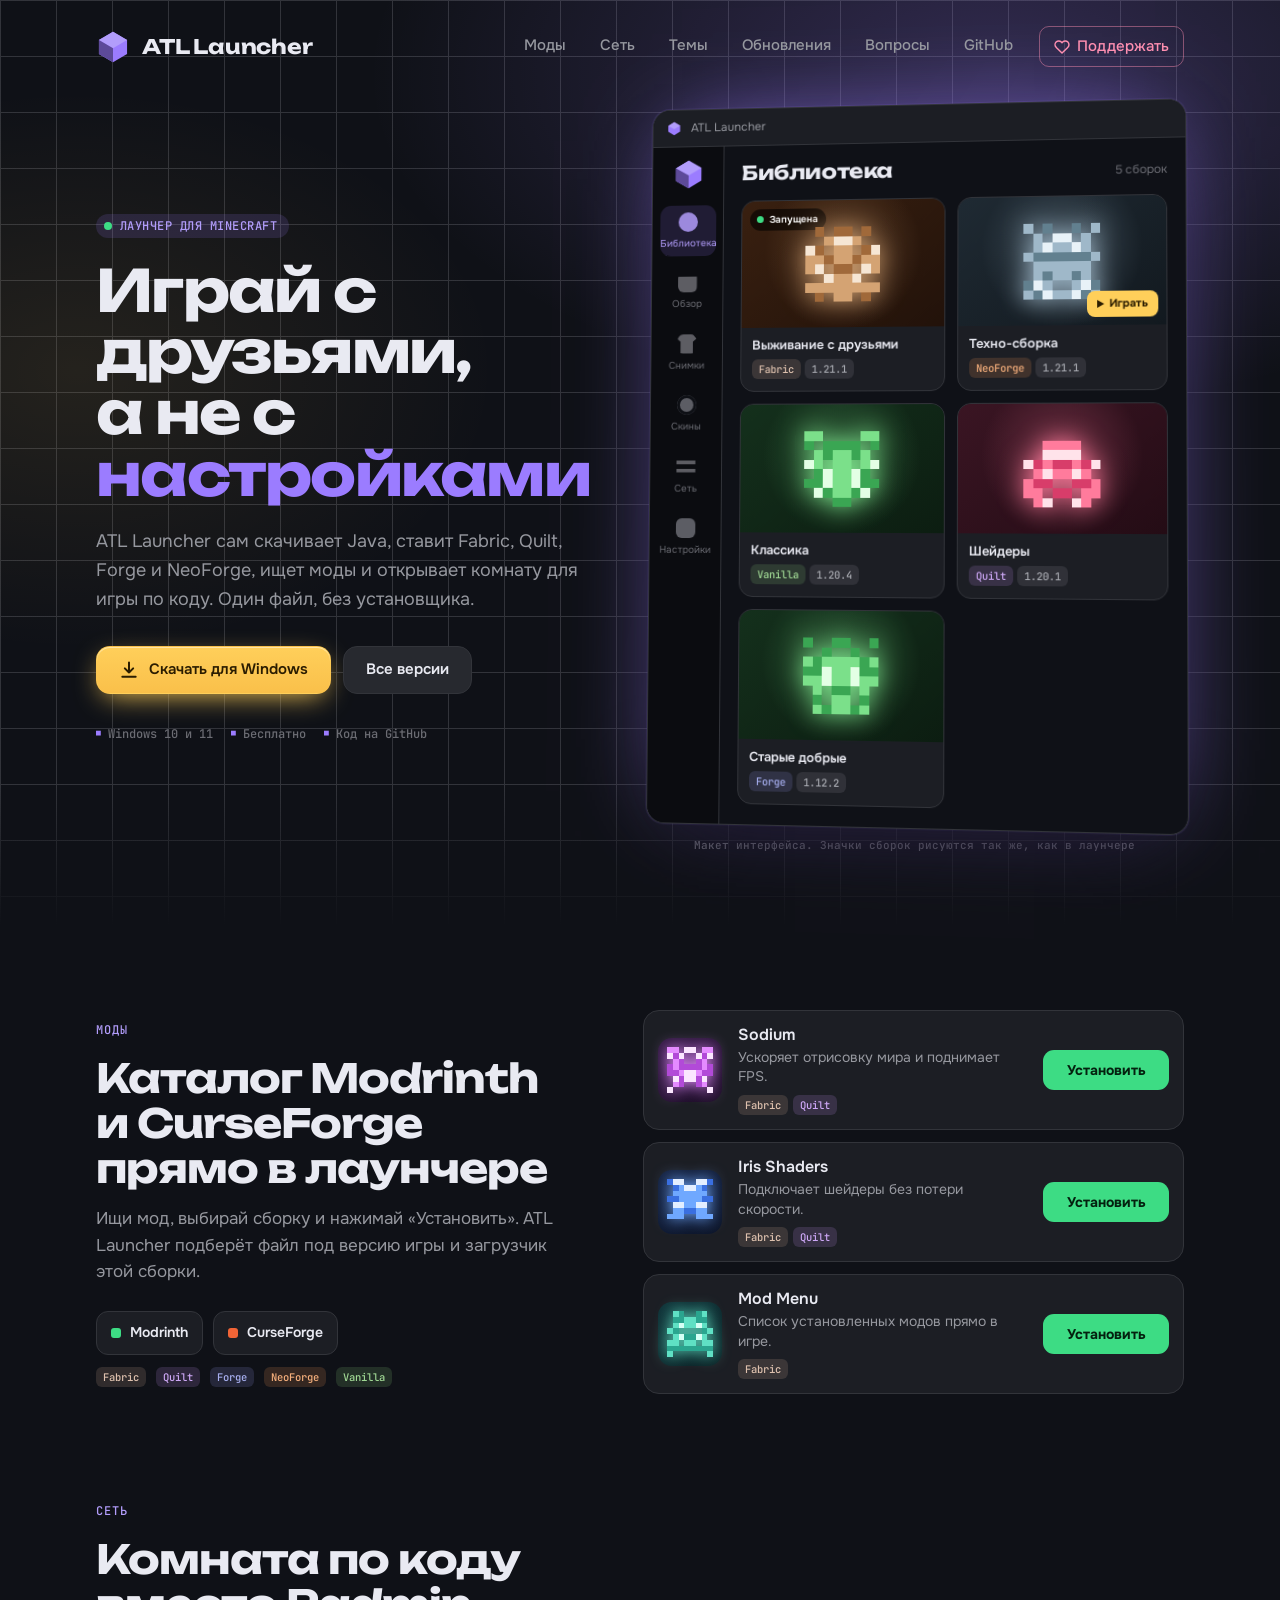
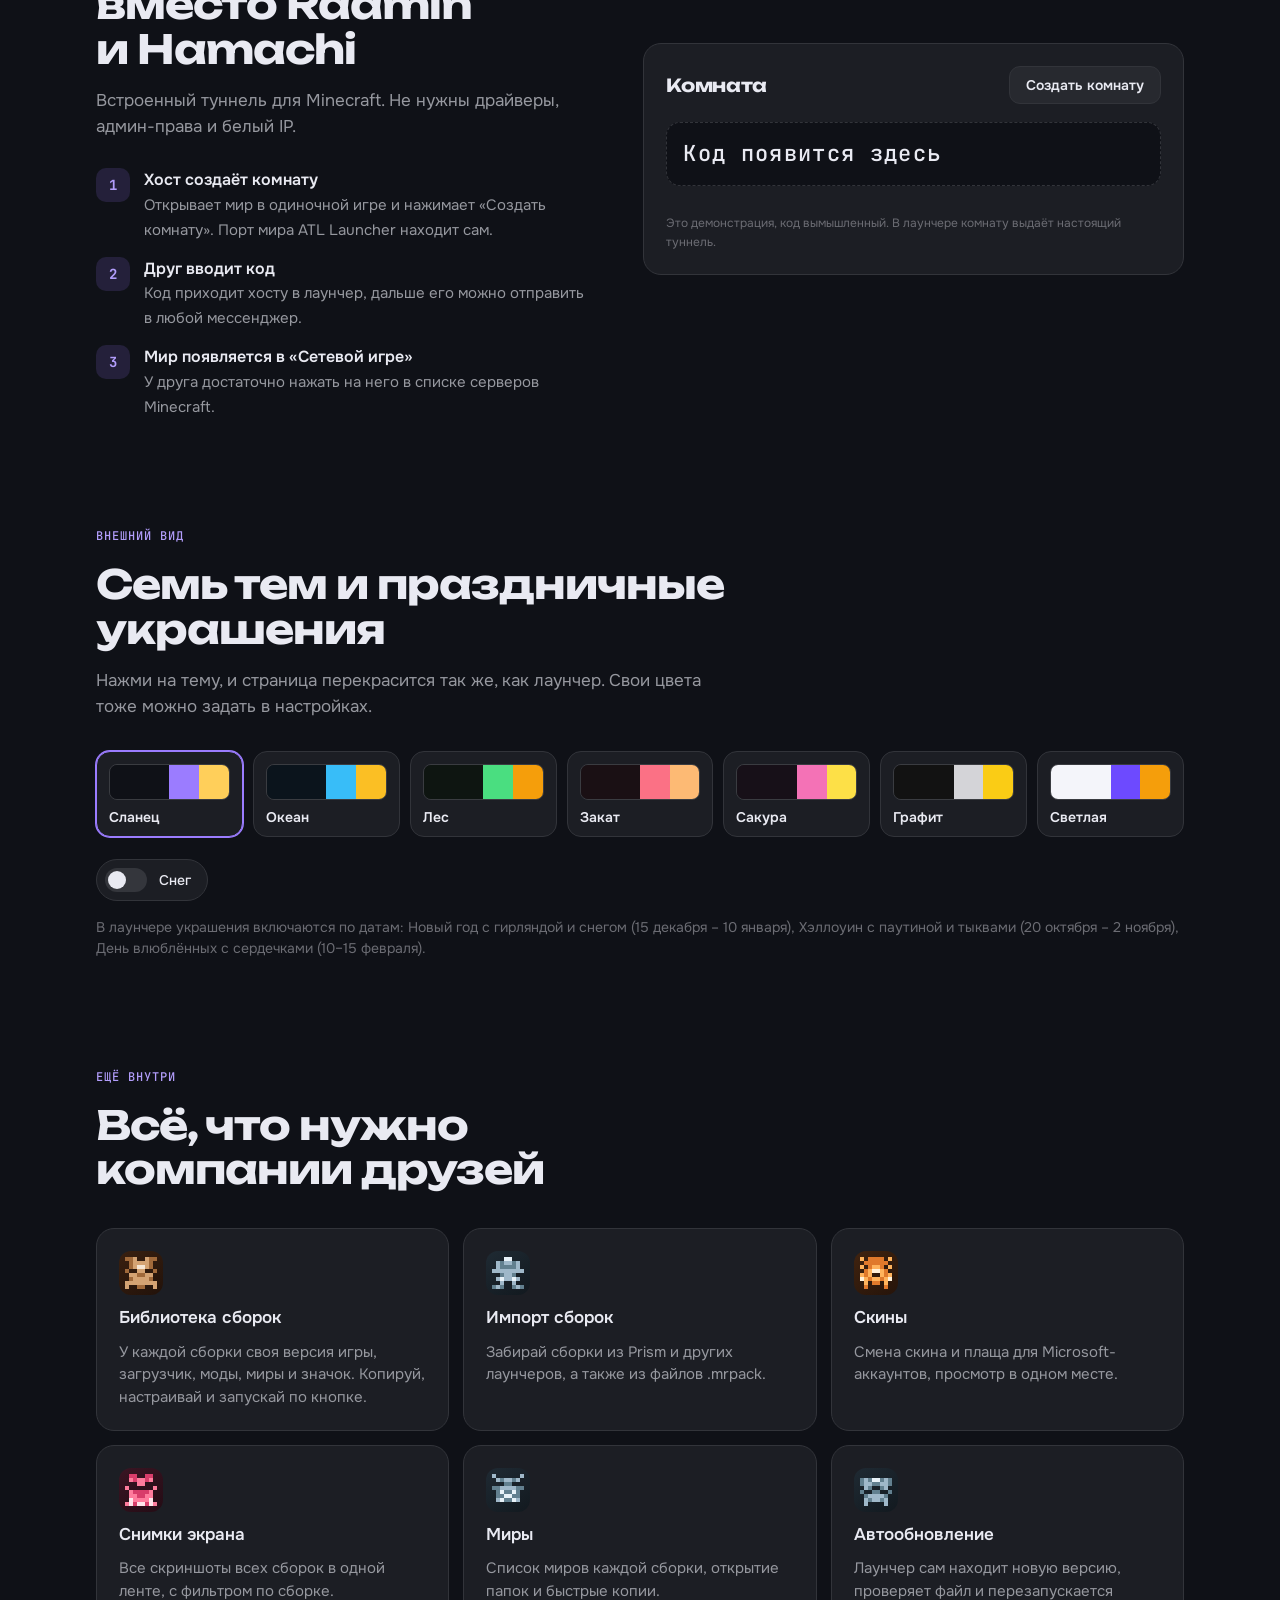
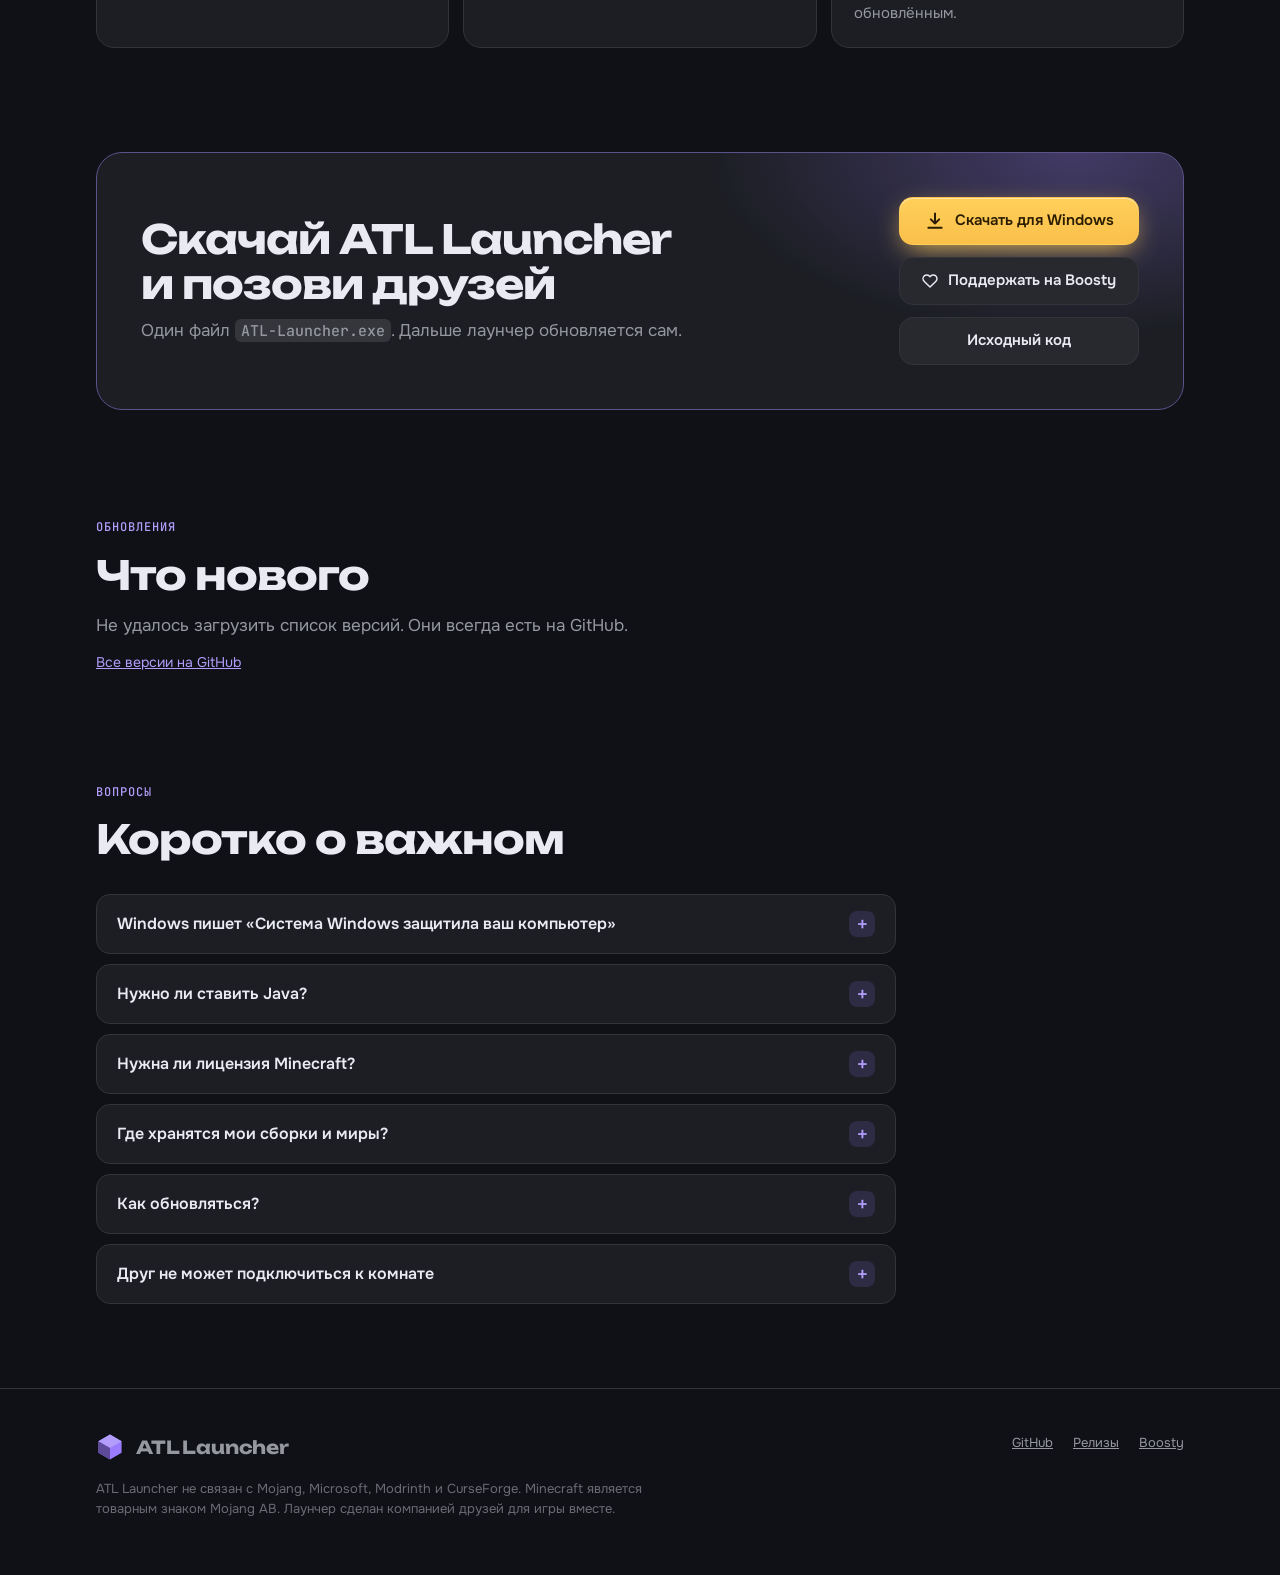
==== commit 0ce420c4: "Сайт: кнопка «Поддержать» ведёт на Boosty - Кнопка в шапке, рядом со скачиванием и в подвале  Co-Aut" ====
--- a/docs/index.html
+++ b/docs/index.html
@@ -238,6 +238,9 @@
 .rel li { margin:3px 0; }
 .rel p { margin-top:8px; color:var(--muted); }
 .rel-a { display:inline-block; margin-top:12px; color:var(--accent-2); font-size:14px; }
+.nav-links a.support { display:inline-flex; align-items:center; gap:7px; color:#ff8fb1; border:1px solid color-mix(in srgb,#ff8fb1 45%,transparent); margin-left:6px; }
+.nav-links a.support:hover { background:color-mix(in srgb,#ff8fb1 16%,transparent); color:#ffd0df; }
+@media (max-width:760px){ .nav-links a.support span { display:none; } }
 </style>
 </head>
 <body>
@@ -257,7 +260,8 @@
         <a href="#themes">Темы</a>
         <a href="#updates">Обновления</a>
         <a href="#faq">Вопросы</a>
-        <a href="https://github.com/Kingo0off/ATL Launcher" target="_blank" rel="noopener">GitHub</a>
+        <a href="https://github.com/Kingo0off/ATL-Launcher" target="_blank" rel="noopener">GitHub</a>
+        <a class="support" href="https://boosty.to/kingo0offf" target="_blank" rel="noopener" title="Поддержать проект на Boosty"><svg viewBox="0 0 24 24" fill="none" stroke="currentColor" stroke-width="2.2" stroke-linecap="round" stroke-linejoin="round" aria-hidden="true" style="width:16px;height:16px"><path d="M20.8 4.6a5.5 5.5 0 0 0-7.8 0L12 5.7l-1-1.1a5.5 5.5 0 0 0-7.8 7.8l1 1.1L12 21l7.8-7.5 1-1.1a5.5 5.5 0 0 0 0-7.8z"/></svg><span>Поддержать</span></a>
       </div>
     </nav>
 
@@ -267,11 +271,11 @@
         <h1>Играй с друзьями, а не с <em>настройками</em></h1>
         <p class="lead">ATL Launcher сам скачивает Java, ставит Fabric, Quilt, Forge и NeoForge, ищет моды и открывает комнату для игры по коду. Один файл, без установщика.</p>
         <div class="cta">
-          <a class="btn play" href="https://github.com/Kingo0off/ATL Launcher/releases/latest/download/ATL-Launcher.exe" target="_blank" rel="noopener">
+          <a class="btn play" href="https://github.com/Kingo0off/ATL-Launcher/releases/latest/download/ATL-Launcher.exe" target="_blank" rel="noopener">
             <svg viewBox="0 0 24 24" fill="none" stroke="currentColor" stroke-width="2.4" stroke-linecap="round" stroke-linejoin="round" aria-hidden="true"><path d="M12 3v12m0 0l-5-5m5 5l5-5M4 20h16"/></svg>
             Скачать для Windows
           </a>
-          <a class="btn" href="https://github.com/Kingo0off/ATL Launcher/releases" target="_blank" rel="noopener">Все версии</a>
+          <a class="btn" href="https://github.com/Kingo0off/ATL-Launcher/releases" target="_blank" rel="noopener">Все версии</a>
         </div>
         <div class="dlstat" id="dl-stat" hidden></div>
         <div class="fine"><span>Windows 10 и 11</span><span>Бесплатно</span><span>Код на GitHub</span></div>
@@ -367,11 +371,12 @@
         <p class="sub">Один файл <code>ATL-Launcher.exe</code>. Дальше лаунчер обновляется сам.</p>
       </div>
       <div class="cta">
-        <a class="btn play" href="https://github.com/Kingo0off/ATL Launcher/releases/latest/download/ATL-Launcher.exe" target="_blank" rel="noopener">
+        <a class="btn play" href="https://github.com/Kingo0off/ATL-Launcher/releases/latest/download/ATL-Launcher.exe" target="_blank" rel="noopener">
           <svg viewBox="0 0 24 24" fill="none" stroke="currentColor" stroke-width="2.4" stroke-linecap="round" stroke-linejoin="round" aria-hidden="true"><path d="M12 3v12m0 0l-5-5m5 5l5-5M4 20h16"/></svg>
           Скачать для Windows
         </a>
-        <a class="btn" href="https://github.com/Kingo0off/ATL Launcher" target="_blank" rel="noopener">Исходный код</a>
+        <a class="btn" href="https://boosty.to/kingo0offf" target="_blank" rel="noopener"><svg viewBox="0 0 24 24" fill="none" stroke="currentColor" stroke-width="2.2" stroke-linecap="round" stroke-linejoin="round" aria-hidden="true" style="width:16px;height:16px"><path d="M20.8 4.6a5.5 5.5 0 0 0-7.8 0L12 5.7l-1-1.1a5.5 5.5 0 0 0-7.8 7.8l1 1.1L12 21l7.8-7.5 1-1.1a5.5 5.5 0 0 0 0-7.8z"/></svg> Поддержать на Boosty</a>
+        <a class="btn" href="https://github.com/Kingo0off/ATL-Launcher" target="_blank" rel="noopener">Исходный код</a>
       </div>
     </div>
   </div>
@@ -382,7 +387,7 @@
     <span class="kicker">Обновления</span>
     <h2>Что нового</h2>
     <div id="rel-list"><p class="sub" id="rel-empty">Загружаю список версий…</p></div>
-    <a class="rel-a" href="https://github.com/Kingo0off/Voxel/releases" target="_blank" rel="noopener">Все версии на GitHub</a>
+    <a class="rel-a" href="https://github.com/Kingo0off/ATL-Launcher/releases" target="_blank" rel="noopener">Все версии на GitHub</a>
   </div>
 </section>
 
@@ -406,7 +411,7 @@
   <div class="wrap">
     <div class="row2">
       <a class="brand" href="#top" style="font-size:18px"><svg viewBox="2.5 1.5 27 29" aria-hidden="true" style="width:28px;height:28px"><path d="M16 3l12 7v12l-12 7L4 22V10z" fill="var(--accent)"/><path d="M16 3l12 7-12 7L4 10z" fill="var(--accent-2)"/><path d="M16 17v12L4 22V10z" fill="color-mix(in srgb, var(--accent) 60%, #000)"/></svg>ATL Launcher</a>
-      <div class="links"><a href="https://github.com/Kingo0off/ATL Launcher" target="_blank" rel="noopener">GitHub</a><a href="https://github.com/Kingo0off/ATL Launcher/releases" target="_blank" rel="noopener">Релизы</a></div>
+      <div class="links"><a href="https://github.com/Kingo0off/ATL-Launcher" target="_blank" rel="noopener">GitHub</a><a href="https://github.com/Kingo0off/ATL-Launcher/releases" target="_blank" rel="noopener">Релизы</a><a href="https://boosty.to/kingo0offf" target="_blank" rel="noopener">Boosty</a></div>
     </div>
     <p>ATL Launcher не связан с Mojang, Microsoft, Modrinth и CurseForge. Minecraft является товарным знаком Mojang AB. Лаунчер сделан компанией друзей для игры вместе.</p>
   </div>
@@ -539,7 +544,7 @@
 <script>
 /* Версия, счётчик скачиваний и список обновлений берутся из релизов GitHub. Сайт править при выходе новой версии не нужно. */
 (function () {
-  const REPO = 'Kingo0off/Voxel';
+  const REPO = 'Kingo0off/ATL-Launcher';
   const CACHE = 'atl-rel-v1';
   const $ = id => document.getElementById(id);
   const fmt = n => n.toLocaleString('ru-RU');
